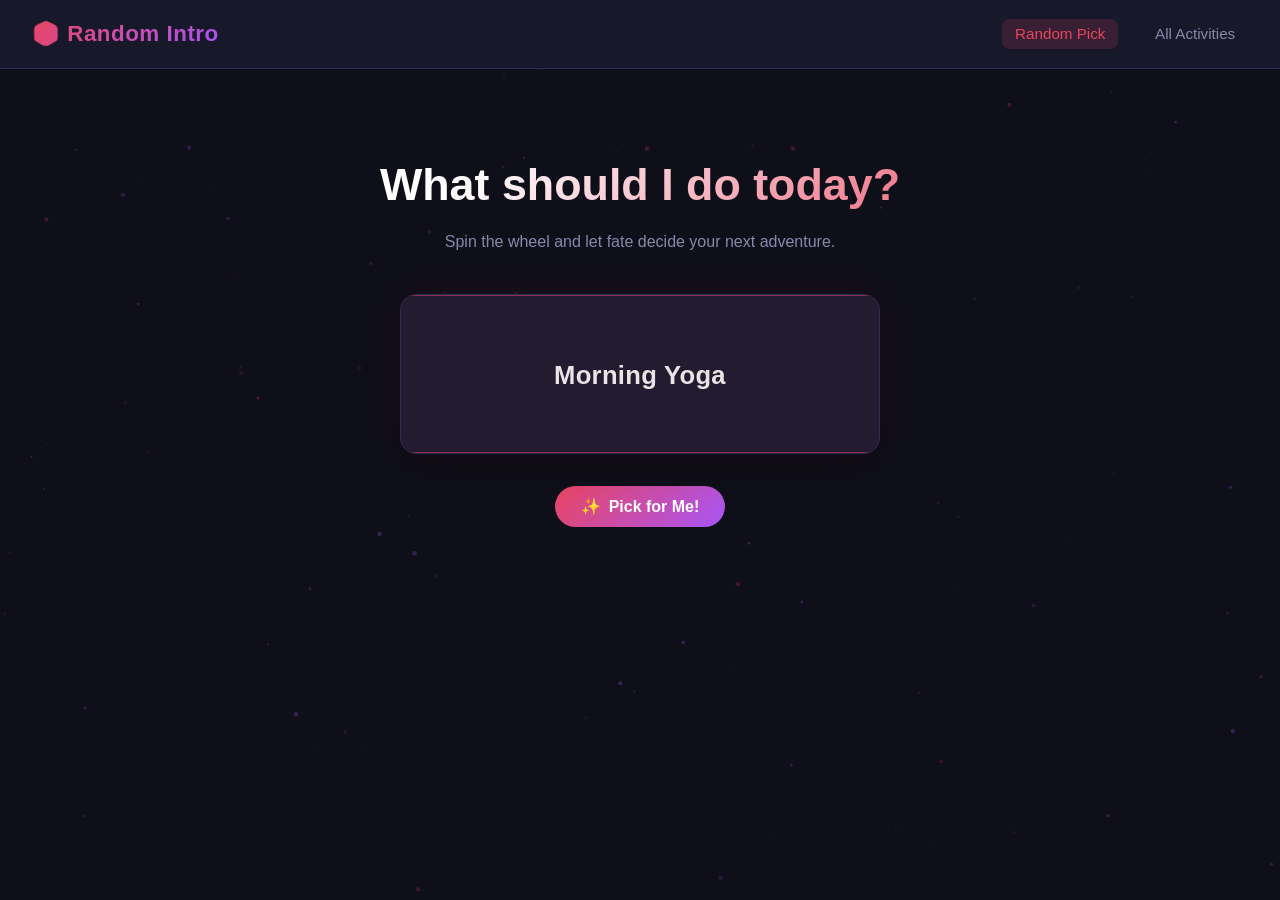
==== index.html @ 660e6bfb "Add random activity selector web app Agent-Logs-Url: https://github.com/mrmintmango/Random-Intro/ses" ====
<!DOCTYPE html>
<html lang="en">
<head>
  <meta charset="UTF-8" />
  <meta name="viewport" content="width=device-width, initial-scale=1.0" />
  <title>Random Activity — Random Intro</title>
  <link rel="stylesheet" href="styles.css" />
</head>
<body>

  <!-- Animated background particles -->
  <canvas id="particles-canvas"></canvas>

  <nav>
    <a href="index.html" class="logo">🎲 Random Intro</a>
    <ul>
      <li><a href="index.html" class="active">Random Pick</a></li>
      <li><a href="activities.html">All Activities</a></li>
    </ul>
  </nav>

  <div class="page-container">
    <section id="randomizer-section">
      <h1>What should I do today?</h1>
      <p class="subtitle">Spin the wheel and let fate decide your next adventure.</p>

      <!-- Slot-machine style display -->
      <div class="slot-wrapper" id="slot-wrapper">
        <div class="slot-track" id="slot-track">
          <!-- Items injected by JS -->
        </div>
        <div class="slot-highlight"></div>
      </div>

      <button class="btn btn-primary" id="spin-btn" onclick="spinActivity()">
        <span>✨</span> Pick for Me!
      </button>
    </section>

    <!-- Result card shown after spin -->
    <div id="result-card">
      <div class="result-label">Your Activity</div>
      <div id="result-name"></div>
      <div id="result-description"></div>
      <button class="btn btn-reveal" id="reveal-btn" onclick="revealSecret()" style="display:none;">
        🔓 Reveal Secret Description
      </button>
    </div>
  </div>

  <script src="activities.js"></script>
  <script src="app.js"></script>
</body>
</html>
---- styles.css ----
/* ===== Reset & Base ===== */
*, *::before, *::after {
  box-sizing: border-box;
  margin: 0;
  padding: 0;
}

:root {
  --bg: #0f0f1a;
  --surface: #1a1a2e;
  --surface2: #16213e;
  --accent: #e94560;
  --accent2: #0f3460;
  --accent3: #533483;
  --text: #eaeaea;
  --text-muted: #8888aa;
  --card-bg: #1e1e3a;
  --border: #2e2e5a;
  --shadow: 0 8px 32px rgba(0, 0, 0, 0.4);
  --radius: 16px;
  --font: 'Segoe UI', 'Helvetica Neue', Arial, sans-serif;
}

body {
  background-color: var(--bg);
  color: var(--text);
  font-family: var(--font);
  min-height: 100vh;
  line-height: 1.6;
}

/* ===== Navigation ===== */
nav {
  display: flex;
  align-items: center;
  justify-content: space-between;
  padding: 1rem 2rem;
  background: rgba(26, 26, 46, 0.9);
  backdrop-filter: blur(12px);
  border-bottom: 1px solid var(--border);
  position: sticky;
  top: 0;
  z-index: 100;
}

nav .logo {
  font-size: 1.4rem;
  font-weight: 700;
  background: linear-gradient(135deg, var(--accent), #a855f7);
  -webkit-background-clip: text;
  -webkit-text-fill-color: transparent;
  background-clip: text;
  text-decoration: none;
  letter-spacing: 0.5px;
}

nav ul {
  list-style: none;
  display: flex;
  gap: 1.5rem;
}

nav ul li a {
  color: var(--text-muted);
  text-decoration: none;
  font-size: 0.95rem;
  font-weight: 500;
  padding: 0.4rem 0.8rem;
  border-radius: 8px;
  transition: color 0.2s, background 0.2s;
}

nav ul li a:hover,
nav ul li a.active {
  color: var(--text);
  background: rgba(233, 69, 96, 0.15);
}

nav ul li a.active {
  color: var(--accent);
}

/* ===== Page Container ===== */
.page-container {
  max-width: 900px;
  margin: 0 auto;
  padding: 2rem 1.5rem 4rem;
}

/* ===== Buttons ===== */
.btn {
  display: inline-flex;
  align-items: center;
  gap: 0.5rem;
  padding: 0.7rem 1.6rem;
  border: none;
  border-radius: 50px;
  font-size: 1rem;
  font-weight: 600;
  cursor: pointer;
  transition: transform 0.15s, box-shadow 0.2s, background 0.2s;
  text-decoration: none;
  font-family: var(--font);
}

.btn:hover {
  transform: translateY(-2px);
  box-shadow: 0 6px 20px rgba(233, 69, 96, 0.4);
}

.btn:active {
  transform: translateY(0);
}

.btn-primary {
  background: linear-gradient(135deg, var(--accent), #a855f7);
  color: #fff;
}

.btn-reveal {
  background: linear-gradient(135deg, #0f3460, #533483);
  color: var(--text);
  margin-top: 1rem;
  font-size: 0.9rem;
}

.btn-reveal:hover {
  box-shadow: 0 6px 20px rgba(83, 52, 131, 0.5);
}

/* ===== Spinner / Slot Machine ===== */
#randomizer-section {
  text-align: center;
  padding: 3rem 0 2rem;
}

#randomizer-section h1 {
  font-size: clamp(1.8rem, 4vw, 2.8rem);
  font-weight: 800;
  background: linear-gradient(135deg, #fff 30%, var(--accent));
  -webkit-background-clip: text;
  -webkit-text-fill-color: transparent;
  background-clip: text;
  margin-bottom: 0.5rem;
}

#randomizer-section .subtitle {
  color: var(--text-muted);
  margin-bottom: 2.5rem;
  font-size: 1rem;
}

/* Slot display */
.slot-wrapper {
  position: relative;
  width: min(480px, 92vw);
  margin: 0 auto 2rem;
  height: 160px;
  overflow: hidden;
  border-radius: var(--radius);
  background: var(--surface);
  border: 1px solid var(--border);
  box-shadow: var(--shadow), 0 0 40px rgba(233, 69, 96, 0.08);
}

.slot-track {
  position: absolute;
  width: 100%;
  transition: none;
}

.slot-item {
  height: 160px;
  display: flex;
  align-items: center;
  justify-content: center;
  font-size: clamp(1.1rem, 3vw, 1.6rem);
  font-weight: 700;
  color: var(--text);
  padding: 0 1.5rem;
  text-align: center;
  letter-spacing: 0.3px;
}

/* Gradient overlays for slot edges */
.slot-wrapper::before,
.slot-wrapper::after {
  content: '';
  position: absolute;
  left: 0;
  right: 0;
  height: 50px;
  z-index: 2;
  pointer-events: none;
}

.slot-wrapper::before {
  top: 0;
  background: linear-gradient(to bottom, var(--surface), transparent);
}

.slot-wrapper::after {
  bottom: 0;
  background: linear-gradient(to top, var(--surface), transparent);
}

/* Highlight line */
.slot-highlight {
  position: absolute;
  top: 50%;
  transform: translateY(-50%);
  left: 0;
  right: 0;
  height: 160px;
  border-top: 2px solid rgba(233, 69, 96, 0.5);
  border-bottom: 2px solid rgba(233, 69, 96, 0.5);
  z-index: 3;
  pointer-events: none;
  background: rgba(233, 69, 96, 0.04);
}

/* ===== Result Card ===== */
#result-card {
  width: min(540px, 92vw);
  margin: 0 auto;
  background: var(--card-bg);
  border: 1px solid var(--border);
  border-radius: var(--radius);
  padding: 2rem;
  text-align: left;
  box-shadow: var(--shadow);
  display: none;
  animation: fadeSlideUp 0.4s ease both;
}

#result-card.visible {
  display: block;
}

@keyframes fadeSlideUp {
  from { opacity: 0; transform: translateY(20px); }
  to   { opacity: 1; transform: translateY(0); }
}

#result-card .result-label {
  font-size: 0.75rem;
  text-transform: uppercase;
  letter-spacing: 2px;
  color: var(--accent);
  font-weight: 700;
  margin-bottom: 0.5rem;
}

#result-name {
  font-size: clamp(1.3rem, 3vw, 1.8rem);
  font-weight: 800;
  margin-bottom: 0.8rem;
  color: #fff;
}

#result-description {
  color: var(--text-muted);
  font-size: 0.95rem;
  line-height: 1.7;
}

.secret-placeholder {
  display: flex;
  align-items: center;
  gap: 0.5rem;
  color: var(--text-muted);
  font-size: 0.9rem;
  font-style: italic;
}

.secret-placeholder .lock-icon {
  font-size: 1.2rem;
}

/* ===== Activity List Page ===== */
.page-header {
  padding: 3rem 0 2rem;
  text-align: center;
}

.page-header h1 {
  font-size: clamp(1.8rem, 4vw, 2.8rem);
  font-weight: 800;
  background: linear-gradient(135deg, #fff 30%, #a855f7);
  -webkit-background-clip: text;
  -webkit-text-fill-color: transparent;
  background-clip: text;
  margin-bottom: 0.5rem;
}

.page-header .subtitle {
  color: var(--text-muted);
  font-size: 1rem;
}

.activities-grid {
  display: grid;
  grid-template-columns: repeat(auto-fill, minmax(280px, 1fr));
  gap: 1.25rem;
}

.activity-card {
  background: var(--card-bg);
  border: 1px solid var(--border);
  border-radius: var(--radius);
  padding: 1.4rem 1.5rem;
  transition: transform 0.2s, box-shadow 0.2s, border-color 0.2s;
  position: relative;
  overflow: hidden;
}

.activity-card::before {
  content: '';
  position: absolute;
  top: 0;
  left: 0;
  right: 0;
  height: 3px;
  background: linear-gradient(135deg, var(--accent), #a855f7);
  opacity: 0;
  transition: opacity 0.2s;
}

.activity-card:hover {
  transform: translateY(-4px);
  box-shadow: 0 12px 32px rgba(0, 0, 0, 0.35);
  border-color: rgba(233, 69, 96, 0.3);
}

.activity-card:hover::before {
  opacity: 1;
}

.card-header {
  display: flex;
  align-items: center;
  justify-content: space-between;
  margin-bottom: 0.75rem;
  gap: 0.5rem;
}

.activity-name {
  font-size: 1.05rem;
  font-weight: 700;
  color: #fff;
  line-height: 1.3;
}

.badge {
  display: inline-flex;
  align-items: center;
  gap: 0.3rem;
  padding: 0.2rem 0.6rem;
  border-radius: 50px;
  font-size: 0.7rem;
  font-weight: 700;
  text-transform: uppercase;
  letter-spacing: 0.8px;
  white-space: nowrap;
  flex-shrink: 0;
}

.badge-secret {
  background: rgba(233, 69, 96, 0.15);
  color: var(--accent);
  border: 1px solid rgba(233, 69, 96, 0.3);
}

.badge-open {
  background: rgba(16, 185, 129, 0.12);
  color: #10b981;
  border: 1px solid rgba(16, 185, 129, 0.25);
}

.activity-description {
  color: var(--text-muted);
  font-size: 0.88rem;
  line-height: 1.65;
}

.activity-description.secret-hidden {
  color: var(--text-muted);
  font-style: italic;
  font-size: 0.85rem;
}

/* ===== Particles canvas ===== */
#particles-canvas {
  position: fixed;
  top: 0;
  left: 0;
  width: 100%;
  height: 100%;
  pointer-events: none;
  z-index: 0;
  opacity: 0.35;
}

.page-container {
  position: relative;
  z-index: 1;
}

/* ===== Scrollbar ===== */
::-webkit-scrollbar {
  width: 6px;
}
::-webkit-scrollbar-track {
  background: var(--bg);
}
::-webkit-scrollbar-thumb {
  background: var(--border);
  border-radius: 3px;
}
::-webkit-scrollbar-thumb:hover {
  background: var(--accent);
}

/* ===== Responsive ===== */
@media (max-width: 600px) {
  nav {
    padding: 0.8rem 1rem;
  }

  .page-container {
    padding: 1.5rem 1rem 3rem;
  }
}
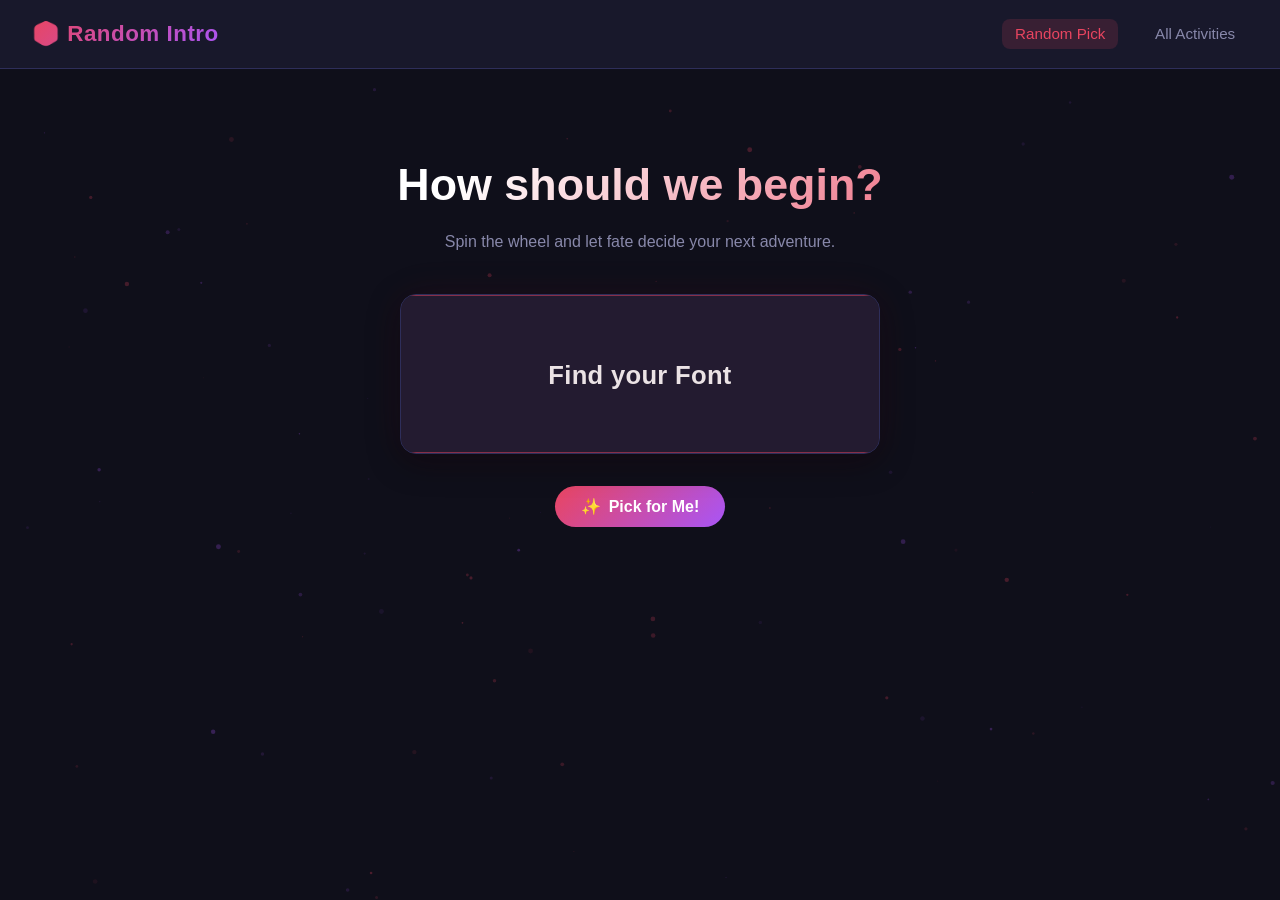
==== commit a4d3bfef: "update title text" ====
--- a/index.html
+++ b/index.html
@@ -1,54 +1,60 @@
-<!DOCTYPE html>
+<!doctype html>
 <html lang="en">
-<head>
-  <meta charset="UTF-8" />
-  <meta name="viewport" content="width=device-width, initial-scale=1.0" />
-  <title>Random Activity — Random Intro</title>
-  <link rel="stylesheet" href="styles.css" />
-</head>
-<body>
+  <head>
+    <meta charset="UTF-8" />
+    <meta name="viewport" content="width=device-width, initial-scale=1.0" />
+    <title>Random Activity — Random Intro</title>
+    <link rel="stylesheet" href="styles.css" />
+  </head>
+  <body>
+    <!-- Animated background particles -->
+    <canvas id="particles-canvas"></canvas>
 
-  <!-- Animated background particles -->
-  <canvas id="particles-canvas"></canvas>
+    <nav>
+      <a href="index.html" class="logo">🎲 Random Intro</a>
+      <ul>
+        <li><a href="index.html" class="active">Random Pick</a></li>
+        <li><a href="activities.html">All Activities</a></li>
+      </ul>
+    </nav>
 
-  <nav>
-    <a href="index.html" class="logo">🎲 Random Intro</a>
-    <ul>
-      <li><a href="index.html" class="active">Random Pick</a></li>
-      <li><a href="activities.html">All Activities</a></li>
-    </ul>
-  </nav>
+    <div class="page-container">
+      <section id="randomizer-section">
+        <h1>How should we begin?</h1>
+        <p class="subtitle">
+          Spin the wheel and let fate decide your next adventure.
+        </p>
 
-  <div class="page-container">
-    <section id="randomizer-section">
-      <h1>What should I do today?</h1>
-      <p class="subtitle">Spin the wheel and let fate decide your next adventure.</p>
+        <!-- Slot-machine style display -->
+        <div class="slot-wrapper" id="slot-wrapper">
+          <div class="slot-track" id="slot-track">
+            <!-- Items injected by JS -->
+          </div>
+          <div class="slot-highlight"></div>
+        </div>
 
-      <!-- Slot-machine style display -->
-      <div class="slot-wrapper" id="slot-wrapper">
-        <div class="slot-track" id="slot-track">
-          <!-- Items injected by JS -->
-        </div>
-        <div class="slot-highlight"></div>
+        <button class="btn btn-primary" id="spin-btn" onclick="spinActivity()">
+          <span>✨</span> Pick for Me!
+        </button>
+      </section>
+
+      <!-- Result card shown after spin -->
+      <div id="result-card">
+        <div class="result-label">Your Activity</div>
+        <div id="result-name"></div>
+        <div id="result-description"></div>
+        <button
+          class="btn btn-reveal"
+          id="reveal-btn"
+          onclick="revealSecret()"
+          style="display: none"
+        >
+          🔓 Reveal Secret Description
+        </button>
       </div>
+    </div>
 
-      <button class="btn btn-primary" id="spin-btn" onclick="spinActivity()">
-        <span>✨</span> Pick for Me!
-      </button>
-    </section>
-
-    <!-- Result card shown after spin -->
-    <div id="result-card">
-      <div class="result-label">Your Activity</div>
-      <div id="result-name"></div>
-      <div id="result-description"></div>
-      <button class="btn btn-reveal" id="reveal-btn" onclick="revealSecret()" style="display:none;">
-        🔓 Reveal Secret Description
-      </button>
-    </div>
-  </div>
-
-  <script src="activities.js"></script>
-  <script src="app.js"></script>
-</body>
+    <script src="activities.js"></script>
+    <script src="app.js"></script>
+  </body>
 </html>
